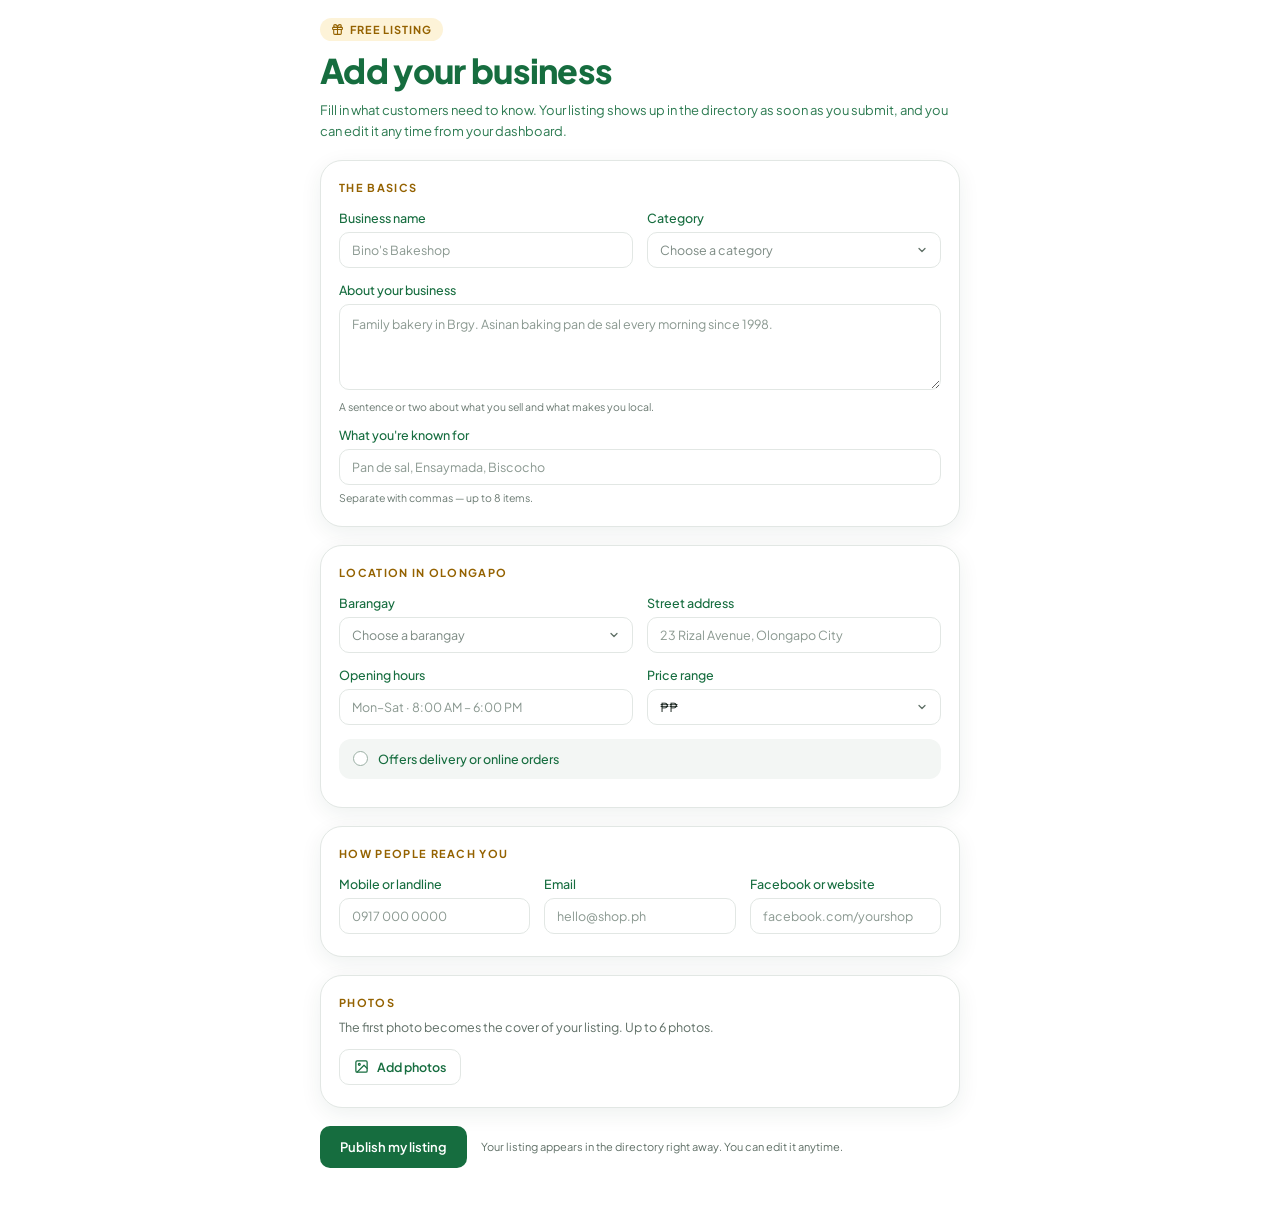
==== AddYourBusiness/add-business.html @ 6e3be873 "Initial commit" ====
<!DOCTYPE html>
<html lang="en">
<head>
<meta charset="UTF-8">
<meta name="viewport" content="width=device-width, initial-scale=1">
<title>Add your business</title>
<link rel="preconnect" href="https://fonts.googleapis.com">
<link href="https://fonts.googleapis.com/css2?family=Plus+Jakarta+Sans:wght@400;500;600;700;800&display=swap" rel="stylesheet">
<link rel="stylesheet" href="add-business.css">
</head>
<body>
  <div class="page">

    <span class="badge">
      <svg viewBox="0 0 24 24"><rect x="3" y="8" width="18" height="4" rx="1"/><path d="M12 8v13"/><path d="M19 12v7a2 2 0 0 1-2 2H7a2 2 0 0 1-2-2v-7"/><path d="M7.5 8a2.5 2.5 0 0 1 0-5C11 3 12 8 12 8s1-5 4.5-5a2.5 2.5 0 0 1 0 5"/></svg>
      Free listing
    </span>
    <h1>Add your business</h1>
    <p class="lead">Fill in what customers need to know. Your listing shows up in the directory as soon as you submit, and you can edit it any time from your dashboard.</p>

    <form id="business-form" novalidate>

      <!-- THE BASICS -->
      <section class="card">
        <h2>The basics</h2>

        <div class="grid two">
          <div class="field">
            <label for="name">Business name</label>
            <input id="name" name="name" type="text" placeholder="Bino's Bakeshop" maxlength="80" required>
          </div>
          <div class="field">
            <label for="category">Category</label>
            <select id="category" name="category" required>
              <option value="" selected disabled>Choose a category</option>
              <option>Food &amp; Bakery</option>
              <option>Restaurant &amp; Cafe</option>
              <option>Grocery &amp; Retail</option>
              <option>Fashion &amp; Accessories</option>
              <option>Health &amp; Wellness</option>
              <option>Beauty &amp; Salon</option>
              <option>Repair &amp; Home Services</option>
              <option>Education &amp; Tutoring</option>
              <option>Transport &amp; Delivery</option>
              <option>Others</option>
            </select>
          </div>
        </div>

        <div class="field">
          <label for="about">About your business</label>
          <textarea id="about" name="about" maxlength="300" placeholder="Family bakery in Brgy. Asinan baking pan de sal every morning since 1998."></textarea>
          <p class="hint">A sentence or two about what you sell and what makes you local.</p>
        </div>

        <div class="field">
          <label for="known">What you're known for</label>
          <input id="known" name="known" type="text" placeholder="Pan de sal, Ensaymada, Biscocho">
          <p class="hint">Separate with commas — up to 8 items.</p>
        </div>
      </section>

      <!-- LOCATION -->
      <section class="card">
        <h2>Location in Olongapo</h2>

        <div class="grid two">
          <div class="field">
            <label for="barangay">Barangay</label>
            <select id="barangay" name="barangay" required>
              <option value="" selected disabled>Choose a barangay</option>
              <option>Asinan</option>
              <option>Banicain</option>
              <option>Barretto</option>
              <option>East Bajac-Bajac</option>
              <option>East Tapinac</option>
              <option>Gordon Heights</option>
              <option>Kalaklan</option>
              <option>Mabayuan</option>
              <option>New Asinan</option>
              <option>New Cabalan</option>
              <option>New Ilalim</option>
              <option>New Kalalake</option>
              <option>Old Cabalan</option>
              <option>Pag-asa</option>
              <option>Santa Rita</option>
              <option>West Bajac-Bajac</option>
              <option>West Tapinac</option>
            </select>
          </div>
          <div class="field">
            <label for="address">Street address</label>
            <input id="address" name="address" type="text" placeholder="23 Rizal Avenue, Olongapo City" required>
          </div>
        </div>

        <div class="grid two">
          <div class="field">
            <label for="hours">Opening hours</label>
            <input id="hours" name="hours" type="text" placeholder="Mon–Sat · 8:00 AM – 6:00 PM">
          </div>
          <div class="field">
            <label for="price">Price range</label>
            <select id="price" name="price">
              <option value="₱">₱</option>
              <option value="₱₱" selected>₱₱</option>
              <option value="₱₱₱">₱₱₱</option>
              <option value="₱₱₱₱">₱₱₱₱</option>
            </select>
          </div>
        </div>

        <label class="toggle">
          <input type="checkbox" id="delivery" name="delivery">
          <span class="dot"></span>
          Offers delivery or online orders
        </label>
      </section>

      <!-- CONTACT -->
      <section class="card">
        <h2>How people reach you</h2>
        <div class="grid three">
          <div class="field">
            <label for="phone">Mobile or landline</label>
            <input id="phone" name="phone" type="tel" placeholder="0917 000 0000">
          </div>
          <div class="field">
            <label for="email">Email</label>
            <input id="email" name="email" type="email" placeholder="hello@shop.ph">
          </div>
          <div class="field">
            <label for="web">Facebook or website</label>
            <input id="web" name="web" type="text" placeholder="facebook.com/yourshop">
          </div>
        </div>
      </section>

      <!-- PHOTOS -->
      <section class="card">
        <h2>Photos</h2>
        <p class="desc">The first photo becomes the cover of your listing. Up to 6 photos.</p>

        <input type="file" id="photo-input" accept="image/*" multiple hidden>
        <button type="button" class="add-photos" id="add-photos">
          <svg viewBox="0 0 24 24"><rect x="3" y="3" width="18" height="18" rx="2"/><circle cx="8.5" cy="8.5" r="1.5"/><path d="m21 15-5-5L5 21"/></svg>
          Add photos
        </button>
        <div class="previews" id="previews"></div>
      </section>

      <div class="submit-row">
        <button type="submit" class="publish" id="publish-btn">Publish my listing</button>
        <span class="submit-note">Your listing appears in the directory right away. You can edit it anytime.</span>
      </div>
      <p class="message" id="message" role="status"></p>
    </form>
  </div>

  <script src="add-business.js">
  </script>
</body>
</html>
---- AddYourBusiness/add-business.css ----
:root {
    --green: #166d3f;
    --green-dark: #11582f;
    --green-soft: #eef5f0;
    --gold: #946200;
    --gold-bg: #fdf3d8;
    --ink: #1f2a24;
    --muted: #5f6f66;
    --hint: #6b7a72;
    --border: #e2e7e4;
  }
  * { box-sizing: border-box; margin: 0; padding: 0; }
  body {
    font-family: "Plus Jakarta Sans", system-ui, sans-serif;
    background: #fff;
    color: var(--ink);
    padding: 18px 14px 40px;
  }
  .page { max-width: 640px; margin: 0 auto; }

  /* Header */
  .badge {
    display: inline-flex; align-items: center; gap: 6px;
    background: var(--gold-bg); color: var(--gold);
    font-size: 11px; font-weight: 700; letter-spacing: .08em; text-transform: uppercase;
    padding: 5px 11px; border-radius: 999px;
  }
  .badge svg { width: 13px; height: 13px; stroke: currentColor; fill: none; stroke-width: 2; stroke-linecap: round; stroke-linejoin: round; }
  h1 { color: var(--green); font-size: 34px; font-weight: 800; letter-spacing: -0.02em; margin: 8px 0 8px; }
  .lead { color: var(--green); font-size: 13px; line-height: 1.6; margin-bottom: 18px; opacity: .9; }

  /* Cards */
  .card {
    border: 1px solid var(--border);
    border-radius: 22px;
    padding: 20px 18px 22px;
    margin-bottom: 18px;
    background: #fff;
    box-shadow: 0 6px 22px rgba(20, 60, 40, .07);
  }
  .card h2 {
    font-size: 11px; font-weight: 700; letter-spacing: .12em; text-transform: uppercase;
    color: var(--gold); margin-bottom: 16px;
  }
  .card .desc { font-size: 12.5px; color: var(--muted); margin: -6px 0 14px; }

  /* Fields */
  .grid { display: grid; gap: 14px; margin-bottom: 14px; }
  .grid.two { grid-template-columns: 1fr 1fr; }
  .grid.three { grid-template-columns: 1fr 1fr 1fr; }
  .field { margin-bottom: 14px; }
  .grid .field { margin-bottom: 0; }
  .card > .field:last-child, .card > .grid:last-child { margin-bottom: 0; }

  label { display: block; font-size: 12.5px; font-weight: 500; color: var(--green); margin-bottom: 6px; }
  input[type="text"], input[type="email"], input[type="tel"], select, textarea {
    width: 100%;
    font: 400 12.5px "Plus Jakarta Sans", sans-serif; color: var(--ink);
    background: #fff; border: 1px solid var(--border); border-radius: 10px;
    padding: 0 12px; height: 36px; outline: none;
    transition: border-color .15s, box-shadow .15s;
  }
  textarea { height: 86px; padding: 10px 12px; resize: vertical; line-height: 1.5; }
  select {
    appearance: none; -webkit-appearance: none; cursor: pointer;
    padding-right: 32px;
    background-image: url("data:image/svg+xml,%3Csvg xmlns='http://www.w3.org/2000/svg' width='12' height='12' viewBox='0 0 24 24' fill='none' stroke='%235f6f66' stroke-width='2.5' stroke-linecap='round' stroke-linejoin='round'%3E%3Cpolyline points='6 9 12 15 18 9'/%3E%3C/svg%3E");
    background-repeat: no-repeat; background-position: right 12px center;
  }
  select:invalid { color: #7c8a83; }
  input::placeholder, textarea::placeholder { color: #8a9890; }
  input:focus, select:focus, textarea:focus { border-color: var(--green); box-shadow: 0 0 0 3px rgba(22,109,63,.12); }
  .hint { font-size: 10.5px; color: var(--hint); margin-top: 6px; }

  /* Delivery toggle */
  .toggle {
    display: flex; align-items: center; gap: 10px;
    background: #f3f6f4; border-radius: 12px;
    padding: 12px 14px; margin-top: 14px;
    cursor: pointer; font-size: 12.5px; font-weight: 500; color: var(--green);
  }
  .toggle input { position: absolute; opacity: 0; pointer-events: none; }
  .toggle .dot {
    width: 15px; height: 15px; border-radius: 50%;
    border: 1.5px solid #9bb0a4; background: #fff; flex-shrink: 0;
    display: flex; align-items: center; justify-content: center;
    transition: all .15s;
  }
  .toggle input:checked + .dot { background: var(--green); border-color: var(--green); }
  .toggle input:checked + .dot::after { content: ""; width: 5px; height: 5px; border-radius: 50%; background: #fff; }
  .toggle input:focus-visible + .dot { box-shadow: 0 0 0 3px rgba(22,109,63,.2); }

  /* Photos */
  .add-photos {
    display: inline-flex; align-items: center; gap: 8px;
    background: #fff; border: 1px solid var(--border); border-radius: 10px;
    padding: 9px 14px; font: 600 12.5px "Plus Jakarta Sans", sans-serif; color: var(--green);
    cursor: pointer; transition: background .15s;
  }
  .add-photos:hover { background: var(--green-soft); }
  .add-photos svg { width: 15px; height: 15px; stroke: currentColor; fill: none; stroke-width: 2; stroke-linecap: round; stroke-linejoin: round; }
  .add-photos:disabled { opacity: .5; cursor: not-allowed; }
  .previews { display: grid; grid-template-columns: repeat(3, 1fr); gap: 10px; margin-top: 14px; }
  .previews:empty { display: none; }
  .thumb { position: relative; aspect-ratio: 1; border-radius: 12px; overflow: hidden; border: 1px solid var(--border); }
  .thumb img { width: 100%; height: 100%; object-fit: cover; display: block; }
  .thumb .cover-tag {
    position: absolute; left: 6px; bottom: 6px;
    background: var(--green); color: #fff; font-size: 9.5px; font-weight: 700;
    padding: 2px 7px; border-radius: 999px; letter-spacing: .04em;
  }
  .thumb button {
    position: absolute; top: 6px; right: 6px;
    width: 22px; height: 22px; border-radius: 50%; border: 0;
    background: rgba(0,0,0,.6); color: #fff; font-size: 14px; line-height: 1; cursor: pointer;
  }

  /* Submit */
  .submit-row { display: flex; align-items: center; gap: 14px; flex-wrap: wrap; }
  .publish {
    background: var(--green); color: #fff; border: 0; border-radius: 10px;
    height: 42px; padding: 0 20px;
    font: 600 13px "Plus Jakarta Sans", sans-serif;
    cursor: pointer; transition: background .15s, opacity .15s;
  }
  .publish:hover { background: var(--green-dark); }
  .publish:disabled { opacity: .6; cursor: not-allowed; }
  .submit-note { font-size: 11px; color: var(--muted); flex: 1; min-width: 180px; }

  .message { margin-top: 14px; font-size: 13px; display: none; }
  .message.error { display: block; color: #c0392b; }
  .message.success { display: block; color: var(--green); font-weight: 600; }

  @media (max-width: 400px) {
    .grid.three { grid-template-columns: 1fr; }
  }
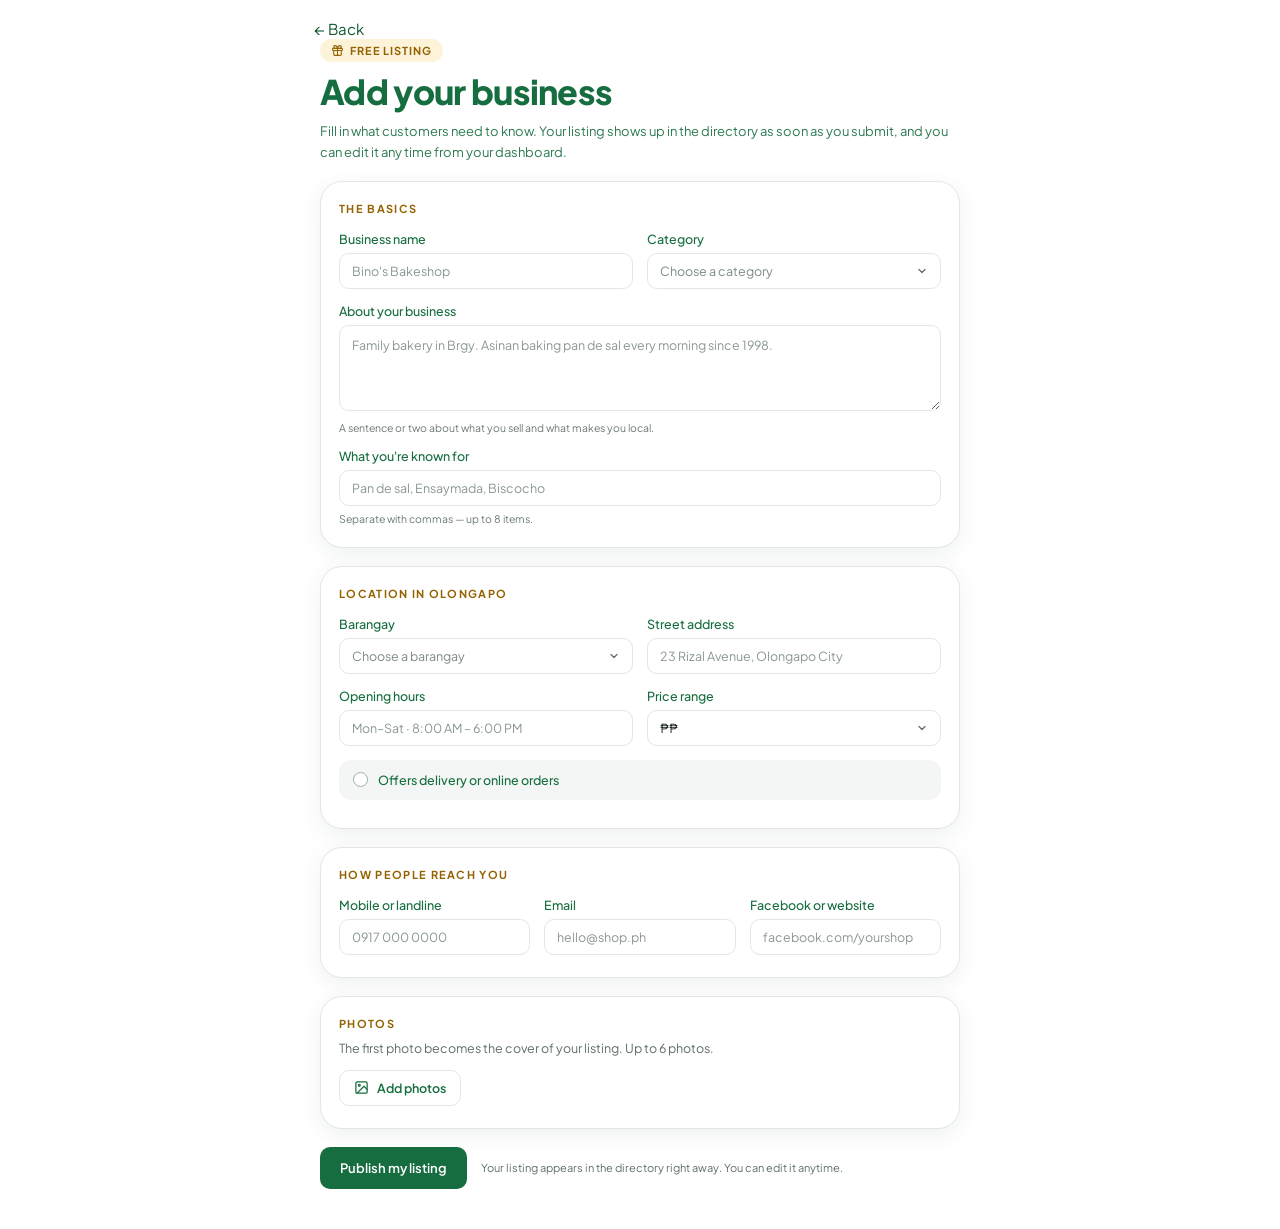
==== commit 1f6e945a: "Update TatakLocal website" ====
--- a/AddYourBusiness/add-business.html
+++ b/AddYourBusiness/add-business.html
@@ -3,12 +3,14 @@
 <head>
 <meta charset="UTF-8">
 <meta name="viewport" content="width=device-width, initial-scale=1">
-<title>Add your business</title>
+<title>Add your business | TatakLocal </title>
+<link rel="icon" type="image/jpeg" href="logojpg2.png" />
 <link rel="preconnect" href="https://fonts.googleapis.com">
 <link href="https://fonts.googleapis.com/css2?family=Plus+Jakarta+Sans:wght@400;500;600;700;800&display=swap" rel="stylesheet">
 <link rel="stylesheet" href="add-business.css">
 </head>
-<body>
+<body>  
+  <a href="javascript:history.back()" class="back">← Back</a>
   <div class="page">
 
     <span class="badge">
--- a/AddYourBusiness/add-business.css
+++ b/AddYourBusiness/add-business.css
@@ -19,6 +19,16 @@
   .page { max-width: 640px; margin: 0 auto; }
 
   /* Header */
+  .back {
+    margin-left: 300px;
+    text-decoration: none;
+    color:#11582f;
+    font-size: 15px;
+  }
+  .back:hover {
+    text-decoration:underline;
+     filter: brightness(1.3);
+  }
   .badge {
     display: inline-flex; align-items: center; gap: 6px;
     background: var(--gold-bg); color: var(--gold);
